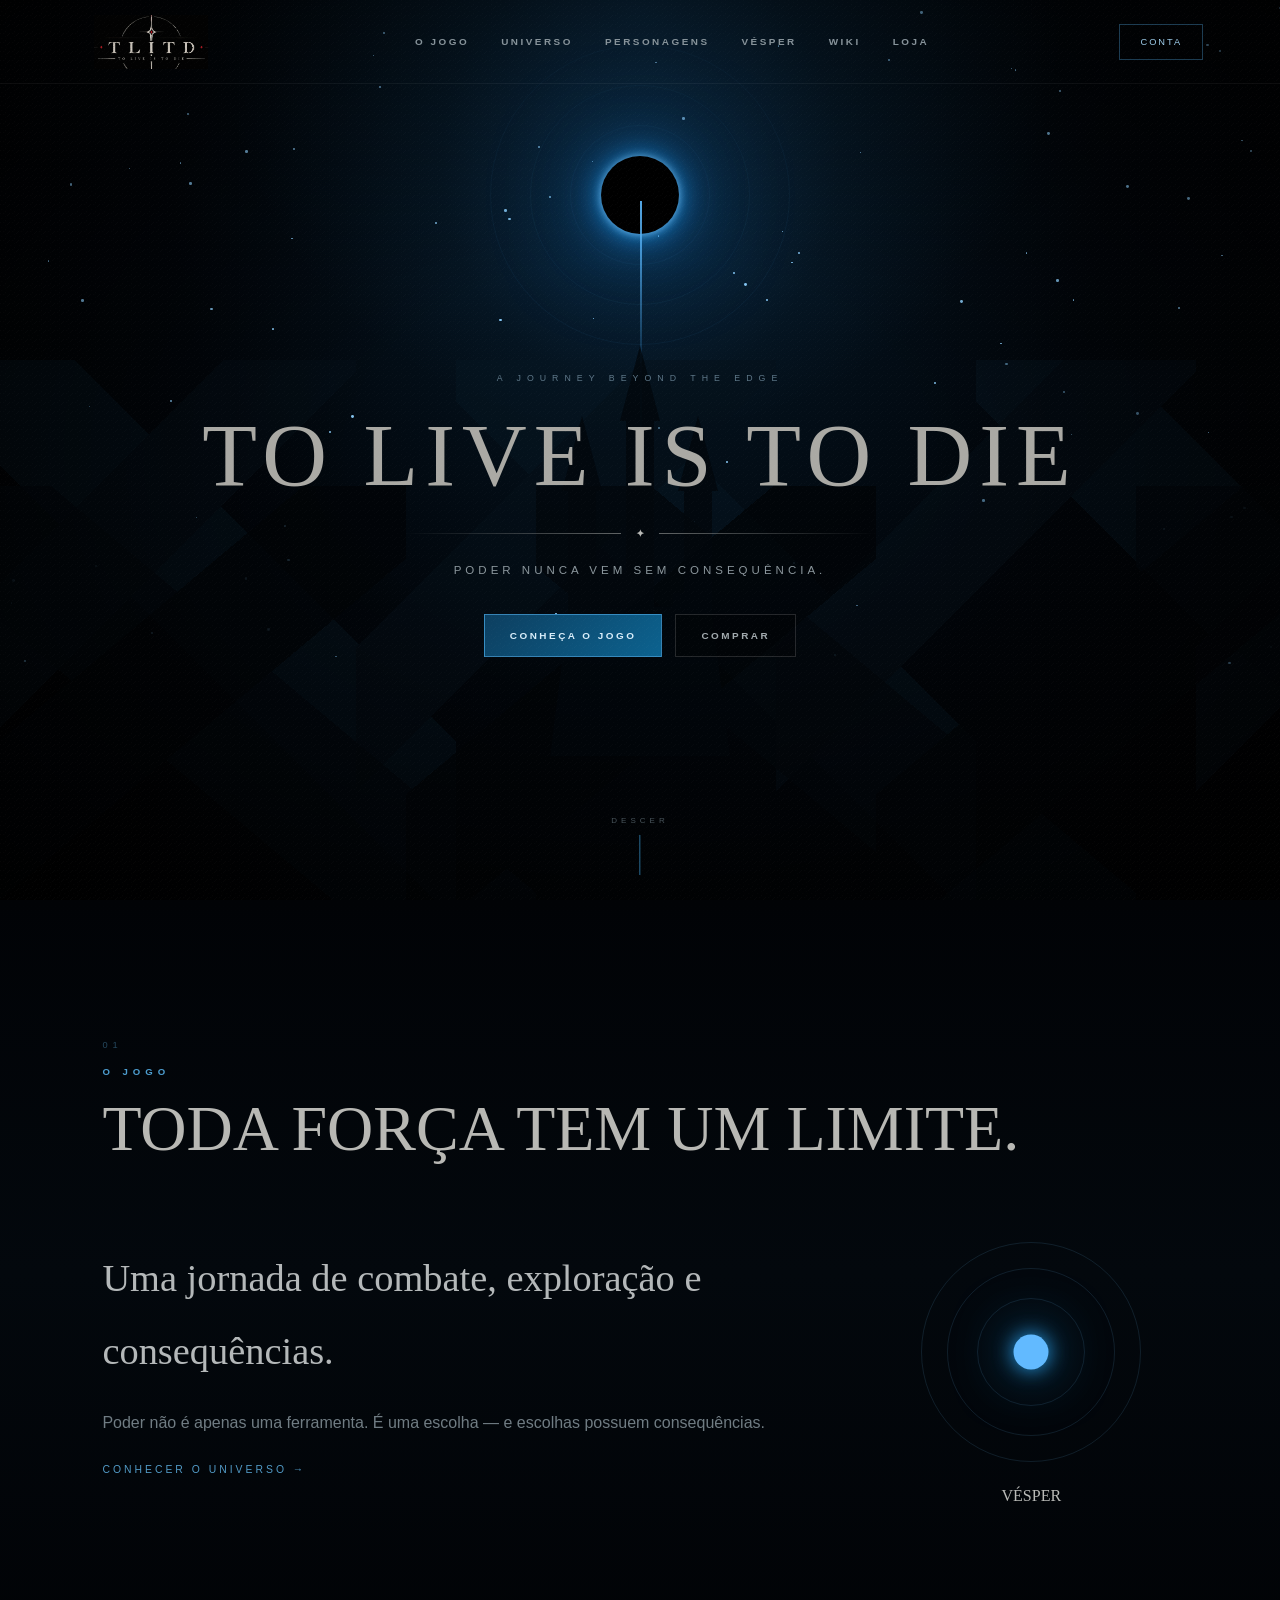
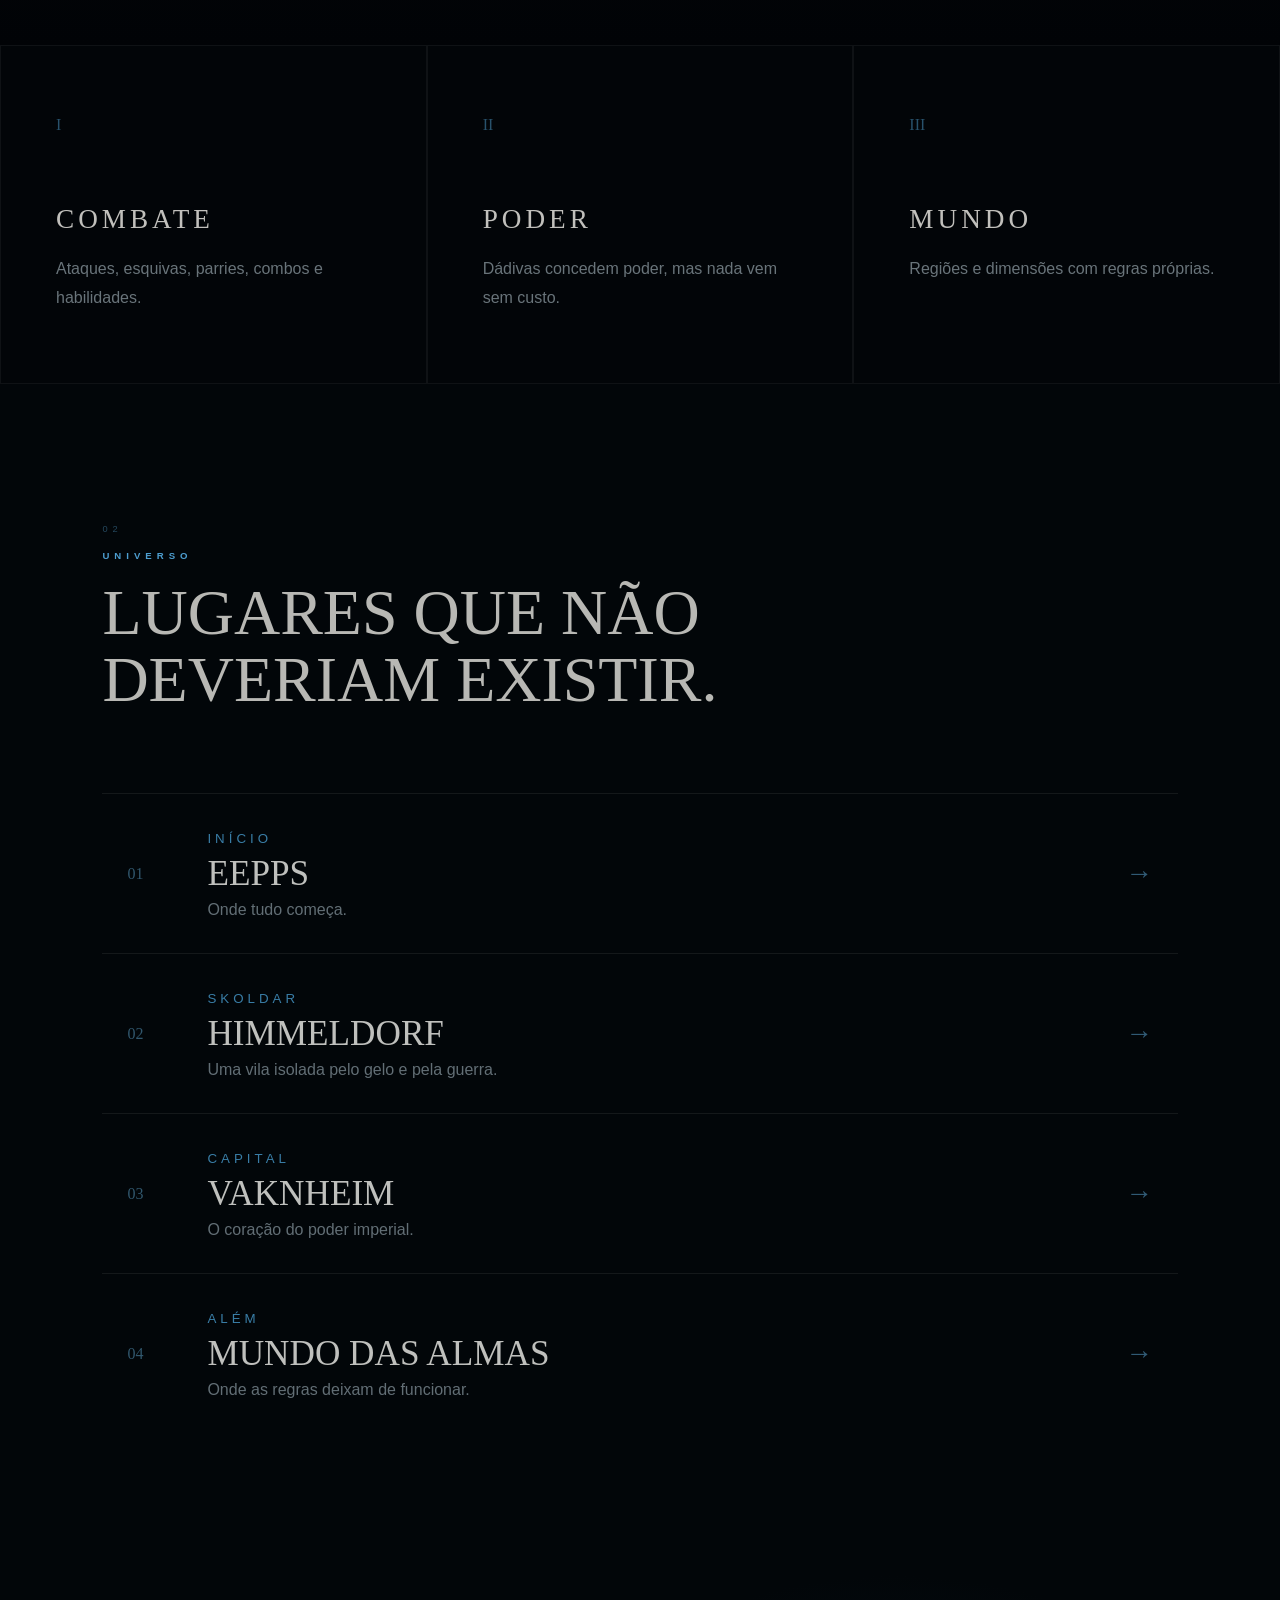
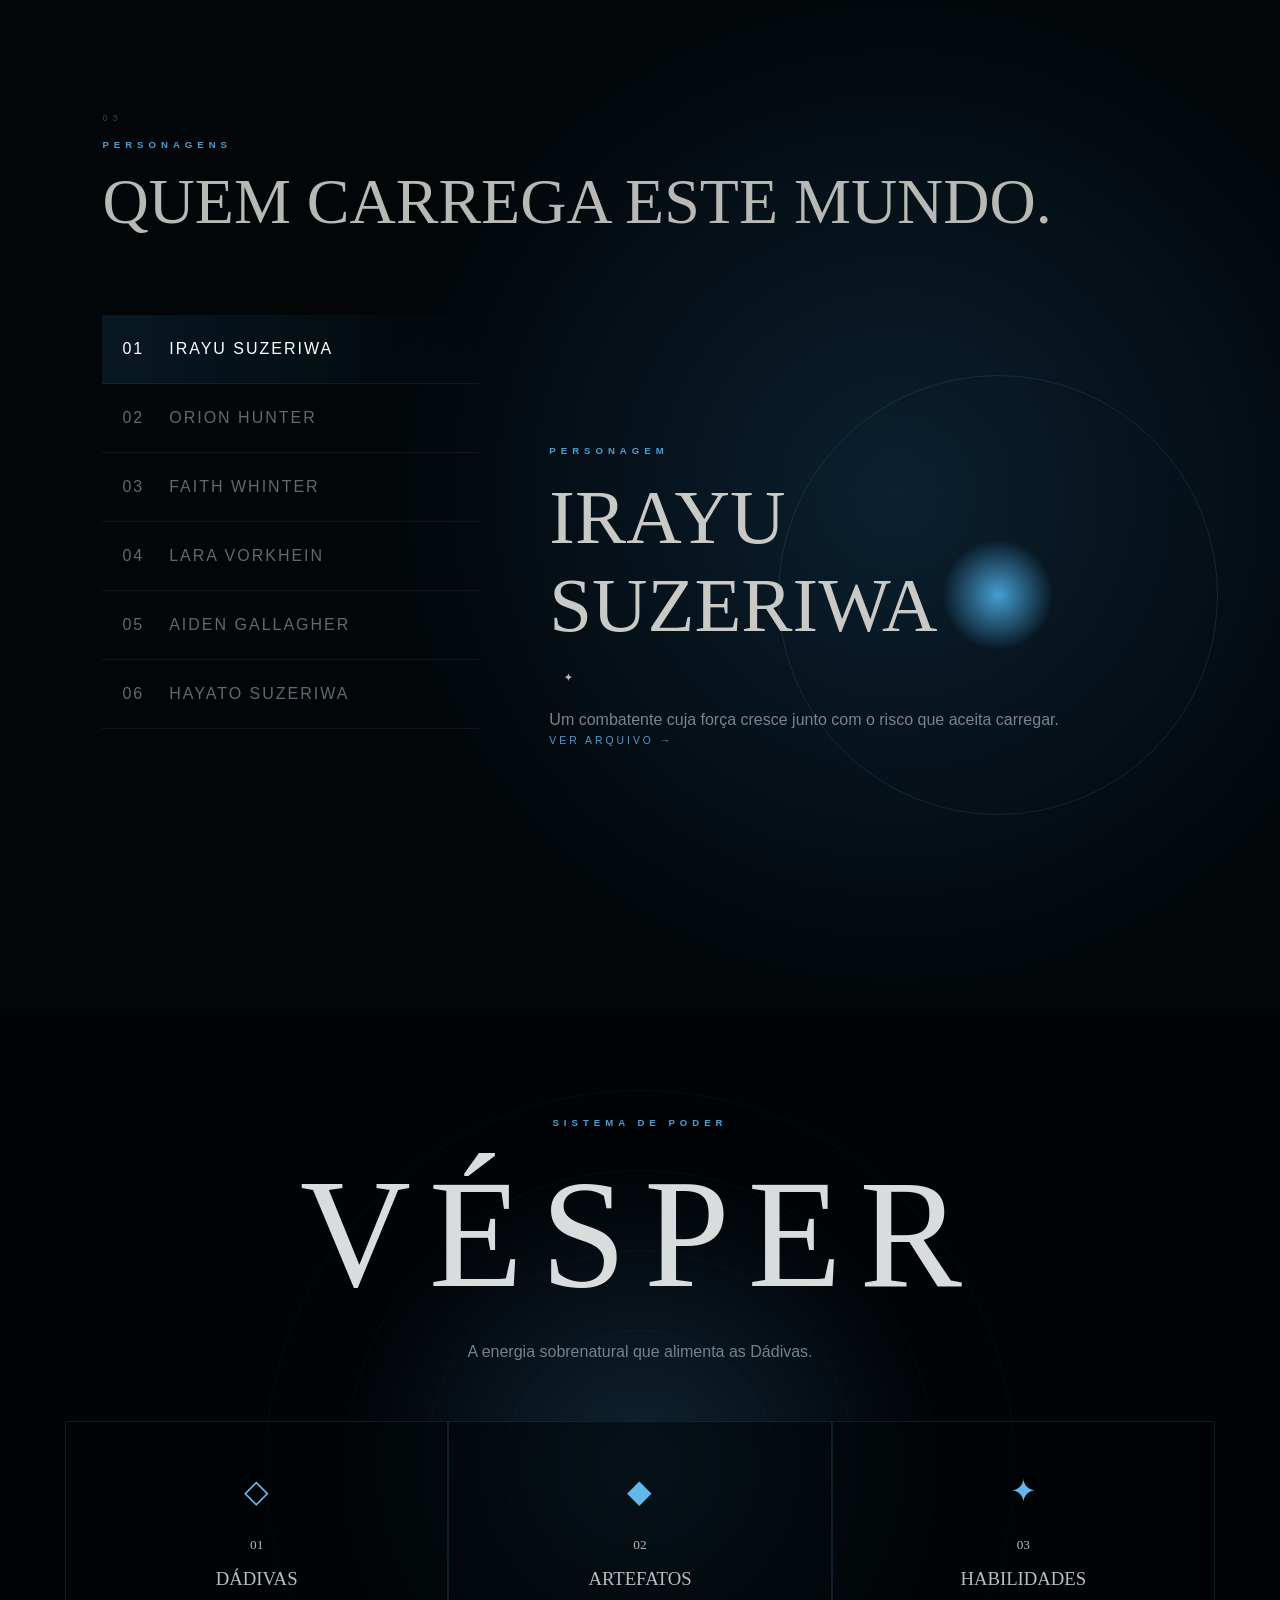
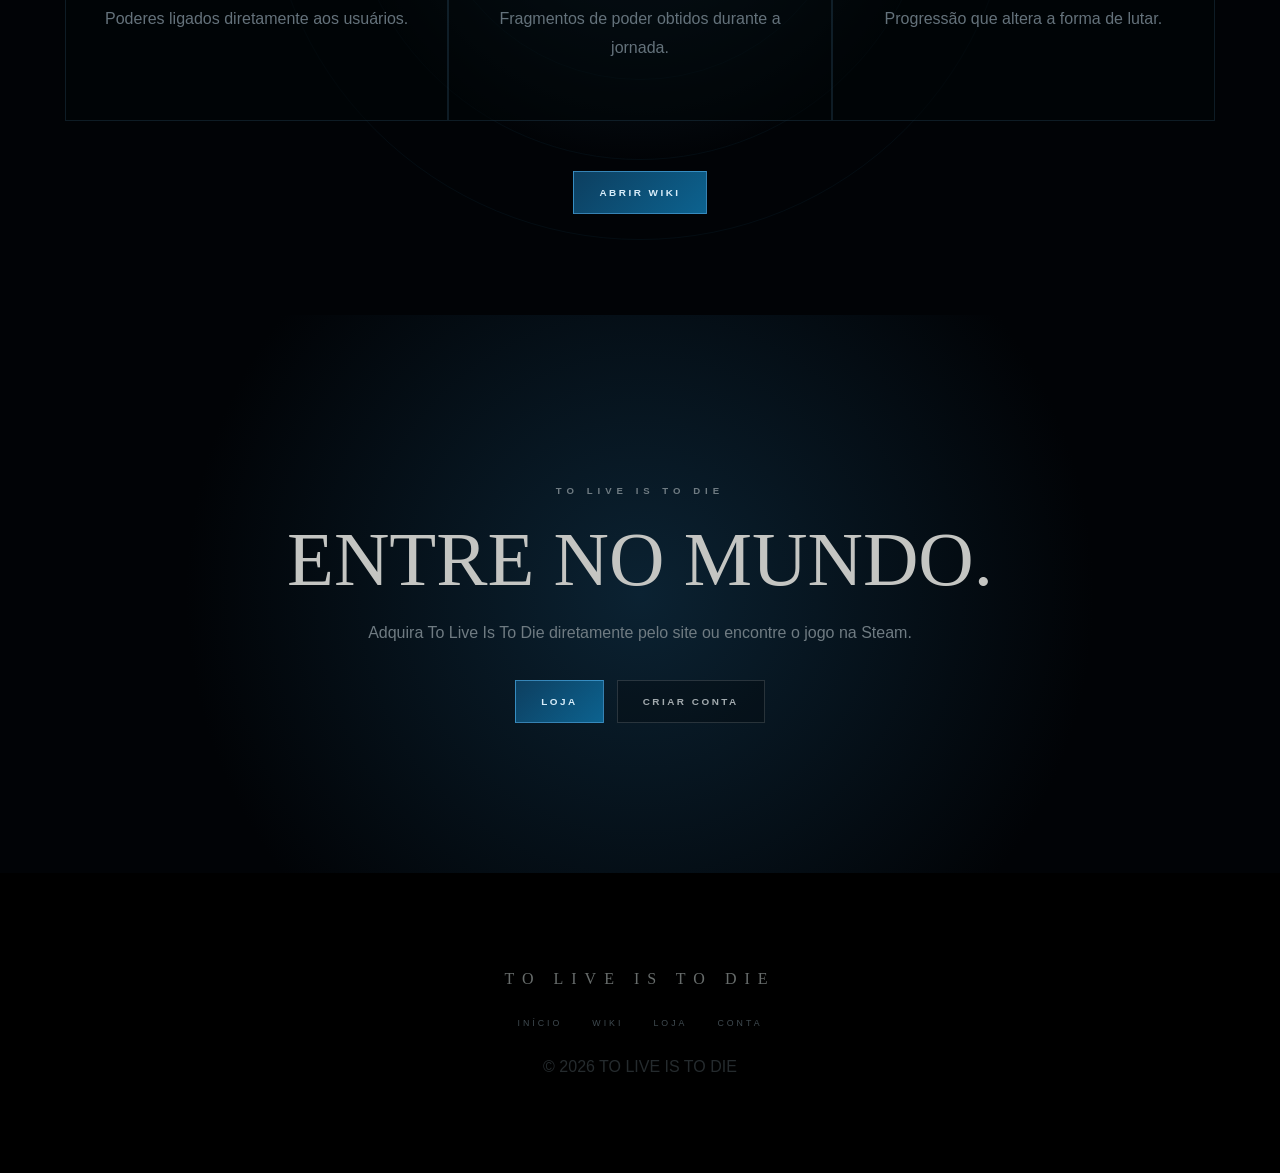
==== index.html @ bdbeb8d6 "Primeira versão do site TLITD" ====
<!DOCTYPE html>
<html lang="pt-BR">

<head>
    <meta charset="UTF-8">

    <meta
        name="viewport"
        content="width=device-width, initial-scale=1.0"
    >

    <meta
        name="description"
        content="Site oficial de To Live Is To Die."
    >

    <title>To Live Is To Die</title>

    <link rel="stylesheet" href="css/style.css">
</head>

<body>

<div class="noise"></div>


<header class="header" id="header">

    <a href="index.html" class="logo logo-image-link" aria-label="Voltar ao início">
        <img src="assets/images/tlitd-logo-header.webp" alt="To Live Is To Die">
    </a>

    <button
        class="mobile-menu-button"
        id="mobileMenuButton"
    >
        ☰
    </button>

    <nav
        class="navigation"
        id="navigation"
    >

        <a href="#game">O JOGO</a>

        <a href="#world">
            UNIVERSO
        </a>

        <a href="#characters">
            PERSONAGENS
        </a>

        <a href="#vesper">
            VÉSPER
        </a>

        <a href="wiki.html">
            WIKI
        </a>

        <a href="loja.html">
            LOJA
        </a>

    </nav>

    <a
        href="conta.html"
        class="header-button"
    >
        CONTA
    </a>

</header>


<main>

    <!-- HERO -->

    <section class="hero">

        <div
            class="stars"
            id="stars"
        ></div>

        <div class="hero-glow"></div>


        <div class="eclipse-wrapper">

            <div
                class="eclipse-ring ring-3"
            ></div>

            <div
                class="eclipse-ring ring-2"
            ></div>

            <div
                class="eclipse-ring ring-1"
            ></div>

            <div class="eclipse"></div>

            <div
                class="eclipse-beam"
            ></div>

        </div>


        <div
            class="mountains mountains-back"
        ></div>

        <div
            class="mountains mountains-front"
        ></div>


        <div class="castle">

            <div
                class="tower tower-left"
            ></div>

            <div
                class="tower tower-center"
            ></div>

            <div
                class="tower tower-right"
            ></div>

            <div
                class="castle-body"
            ></div>

        </div>


        <div class="hero-vignette"></div>


        <div class="hero-content">

            <p class="hero-small">
                A JOURNEY BEYOND THE EDGE
            </p>

            <h1>
                TO LIVE IS TO DIE
            </h1>

            <div class="ornament">

                <span></span>

                <b>✦</b>

                <span></span>

            </div>

            <p class="hero-description">
                Poder nunca vem sem consequência.
            </p>


            <div class="hero-buttons">

                <a
                    href="#game"
                    class="button primary"
                >
                    CONHEÇA O JOGO
                </a>

                <a
                    href="loja.html"
                    class="button secondary"
                >
                    COMPRAR
                </a>

            </div>

        </div>


        <a
            href="#game"
            class="scroll-indicator"
        >
            <span>DESCER</span>
            <i></i>
        </a>

    </section>


    <!-- GAME -->

    <section
        class="section intro-section"
        id="game"
    >

        <div class="section-title">

            <p class="section-index">
                01
            </p>

            <p class="eyebrow">
                O JOGO
            </p>

            <h2>
                TODA FORÇA TEM UM LIMITE.
            </h2>

        </div>


        <div class="intro-layout">

            <div class="intro-main">

                <p class="large-text">
                    Uma jornada de combate,
                    exploração e consequências.
                </p>

                <p>
                    Poder não é apenas uma ferramenta.
                    É uma escolha — e escolhas possuem
                    consequências.
                </p>

                <a
                    href="wiki.html"
                    class="text-link"
                >
                    CONHECER O UNIVERSO →
                </a>

            </div>


            <div class="intro-symbol">

                <div class="vesper-orb">

                    <div
                        class="orb-core"
                    ></div>

                </div>

                <span>
                    VÉSPER
                </span>

            </div>

        </div>

    </section>


    <!-- PILARES -->

    <section class="pillars">

        <article class="pillar">

            <span class="pillar-number">
                I
            </span>

            <h3>
                COMBATE
            </h3>

            <p>
                Ataques, esquivas,
                parries, combos e
                habilidades.
            </p>

        </article>


        <article class="pillar">

            <span class="pillar-number">
                II
            </span>

            <h3>
                PODER
            </h3>

            <p>
                Dádivas concedem poder,
                mas nada vem sem custo.
            </p>

        </article>


        <article class="pillar">

            <span class="pillar-number">
                III
            </span>

            <h3>
                MUNDO
            </h3>

            <p>
                Regiões e dimensões
                com regras próprias.
            </p>

        </article>

    </section>


    <!-- WORLD -->

    <section
        class="section world-section"
        id="world"
    >

        <div class="section-title">

            <p class="section-index">
                02
            </p>

            <p class="eyebrow">
                UNIVERSO
            </p>

            <h2>
                LUGARES QUE NÃO DEVERIAM EXISTIR.
            </h2>

        </div>


        <div class="world-list">

            <article class="world-item">

                <div class="world-number">
                    01
                </div>

                <div>

                    <small>
                        INÍCIO
                    </small>

                    <h3>
                        EEPPS
                    </h3>

                    <p>
                        Onde tudo começa.
                    </p>

                </div>

                <span class="world-arrow">
                    →
                </span>

            </article>


            <article class="world-item">

                <div class="world-number">
                    02
                </div>

                <div>

                    <small>
                        SKOLDAR
                    </small>

                    <h3>
                        HIMMELDORF
                    </h3>

                    <p>
                        Uma vila isolada
                        pelo gelo e pela guerra.
                    </p>

                </div>

                <span class="world-arrow">
                    →
                </span>

            </article>


            <article class="world-item">

                <div class="world-number">
                    03
                </div>

                <div>

                    <small>
                        CAPITAL
                    </small>

                    <h3>
                        VAKNHEIM
                    </h3>

                    <p>
                        O coração do
                        poder imperial.
                    </p>

                </div>

                <span class="world-arrow">
                    →
                </span>

            </article>


            <article class="world-item">

                <div class="world-number">
                    04
                </div>

                <div>

                    <small>
                        ALÉM
                    </small>

                    <h3>
                        MUNDO DAS ALMAS
                    </h3>

                    <p>
                        Onde as regras
                        deixam de funcionar.
                    </p>

                </div>

                <span class="world-arrow">
                    →
                </span>

            </article>

        </div>

    </section>


    <!-- CHARACTERS -->

    <section
        class="section character-section"
        id="characters"
    >

        <div class="section-title">

            <p class="section-index">
                03
            </p>

            <p class="eyebrow">
                PERSONAGENS
            </p>

            <h2>
                QUEM CARREGA ESTE MUNDO.
            </h2>

        </div>


        <div class="character-layout">

            <div class="character-list">

                <button
                    class="character-option active"
                    data-character="0"
                >
                    <span>01</span>
                    IRAYU SUZERIWA
                </button>

                <button
                    class="character-option"
                    data-character="1"
                >
                    <span>02</span>
                    ORION HUNTER
                </button>

                <button
                    class="character-option"
                    data-character="2"
                >
                    <span>03</span>
                    FAITH WHINTER
                </button>

                <button
                    class="character-option"
                    data-character="3"
                >
                    <span>04</span>
                    LARA VORKHEIN
                </button>

                <button
                    class="character-option"
                    data-character="4"
                >
                    <span>05</span>
                    AIDEN GALLAGHER
                </button>

                <button
                    class="character-option"
                    data-character="5"
                >
                    <span>06</span>
                    HAYATO SUZERIWA
                </button>

            </div>


            <div class="character-display">

                <div class="character-energy">

                    <div
                        class="energy-core"
                    ></div>

                </div>


                <p class="eyebrow">
                    PERSONAGEM
                </p>

                <h3 id="characterName">
                    IRAYU SUZERIWA
                </h3>

                <div class="ornament left">

                    <span></span>

                    <b>✦</b>

                    <span></span>

                </div>

                <p
                    class="character-description"
                    id="characterDescription"
                >
                    Um combatente cuja força
                    cresce junto com o risco
                    que aceita carregar.
                </p>

                <a
                    href="personagem.html?id=irayu"
                    class="text-link"
                    id="characterWikiLink"
                >
                    VER ARQUIVO →
                </a>

            </div>

        </div>

    </section>


    <!-- VESPER -->

    <section
        class="vesper-section"
        id="vesper"
    >

        <div
            class="vesper-radiance"
        ></div>


        <div class="vesper-lines">

            <span></span>
            <span></span>
            <span></span>
            <span></span>

        </div>


        <div class="vesper-content">

            <p class="eyebrow">
                SISTEMA DE PODER
            </p>

            <h2>
                VÉSPER
            </h2>

            <p class="vesper-description">
                A energia sobrenatural que
                alimenta as Dádivas.
            </p>


            <div class="system-grid">

                <article class="system-card">

                    <div class="system-symbol">
                        ◇
                    </div>

                    <small>
                        01
                    </small>

                    <h3>
                        DÁDIVAS
                    </h3>

                    <p>
                        Poderes ligados
                        diretamente aos usuários.
                    </p>

                </article>


                <article class="system-card">

                    <div class="system-symbol">
                        ◆
                    </div>

                    <small>
                        02
                    </small>

                    <h3>
                        ARTEFATOS
                    </h3>

                    <p>
                        Fragmentos de poder
                        obtidos durante a jornada.
                    </p>

                </article>


                <article class="system-card">

                    <div class="system-symbol">
                        ✦
                    </div>

                    <small>
                        03
                    </small>

                    <h3>
                        HABILIDADES
                    </h3>

                    <p>
                        Progressão que altera
                        a forma de lutar.
                    </p>

                </article>

            </div>


            <a
                href="wiki.html"
                class="button primary"
            >
                ABRIR WIKI
            </a>

        </div>

    </section>


    <!-- STORE PROMO -->

    <section class="store-promo">

        <p class="eyebrow">
            TO LIVE IS TO DIE
        </p>

        <h2>
            ENTRE NO MUNDO.
        </h2>

        <p>
            Adquira To Live Is To Die
            diretamente pelo site ou
            encontre o jogo na Steam.
        </p>

        <div class="hero-buttons">

            <a
                href="loja.html"
                class="button primary"
            >
                LOJA
            </a>

            <a
                href="conta.html"
                class="button secondary"
            >
                CRIAR CONTA
            </a>

        </div>

    </section>

</main>


<footer>

    <div class="footer-title">
        TO LIVE IS TO DIE
    </div>

    <nav>

        <a href="index.html">
            INÍCIO
        </a>

        <a href="wiki.html">
            WIKI
        </a>

        <a href="loja.html">
            LOJA
        </a>

        <a href="conta.html">
            CONTA
        </a>

    </nav>

    <p>
        © 2026 TO LIVE IS TO DIE
    </p>

</footer>


<script src="js/main.js"></script>

</body>
</html>
---- css/style.css ----
:root {

    --black: #010306;

    --black-soft:
        #03070b;

    --blue-dark:
        #061522;

    --blue:
        #123b5a;

    --blue-light:
        #3b9ee6;

    --text:
        #b9bab7;

    --text-bright:
        #e0e1de;

    --muted:
        #65727b;

    --border:
        rgba(
            103,
            174,
            223,
            0.14
        );

}


/* RESET */

* {

    margin: 0;

    padding: 0;

    box-sizing: border-box;

}


html {

    scroll-behavior: smooth;

}


body {

    background:
        var(--black);

    color:
        var(--text);

    font-family:
        Georgia,
        "Times New Roman",
        serif;

    overflow-x: hidden;

}


button,
input {

    font: inherit;

}


.hidden {

    display: none !important;

}


/* NOISE */

.noise {

    position: fixed;

    inset: 0;

    z-index: 9999;

    pointer-events: none;

    opacity: 0.025;

    background-image:

        repeating-radial-gradient(
            circle at 20% 30%,
            white 0,
            transparent 1px,
            transparent 4px
        );

    background-size:
        9px 9px;

}


/* SCROLL */

::-webkit-scrollbar {

    width: 7px;

}


::-webkit-scrollbar-track {

    background:
        #000;

}


::-webkit-scrollbar-thumb {

    background:
        #163b55;

}


/* HEADER */

.header {

    position: fixed;

    top: 0;

    left: 0;

    z-index: 1000;

    width: 100%;

    height: 84px;

    padding:
        0 6%;

    display: flex;

    justify-content:
        space-between;

    align-items:
        center;

    border-bottom:

        1px solid
        rgba(
            255,
            255,
            255,
            0.05
        );

    transition:
        0.4s;

}


.header.scrolled {

    height: 68px;

    background:
        rgba(
            1,
            4,
            7,
            0.94
        );

    backdrop-filter:
        blur(14px);

}


.logo {

    color:
        #c7c6c1;

    text-decoration:
        none;

    font-size:
        1rem;

    letter-spacing:
        8px;

}


.navigation {

    display: flex;

    align-items:
        center;

    gap: 32px;

}


.navigation a {

    color:
        #87939a;

    text-decoration:
        none;

    font-family:
        Arial,
        sans-serif;

    font-size:
        0.62rem;

    font-weight:
        600;

    letter-spacing:
        2.5px;

    transition:
        0.3s;

}


.navigation a:hover {

    color:
        white;

}


.header-button {

    padding:
        12px 20px;

    color:
        #9dcdeb;

    text-decoration:
        none;

    font-family:
        Arial,
        sans-serif;

    font-size:
        0.58rem;

    letter-spacing:
        2px;

    border:

        1px solid
        rgba(
            81,
            170,
            230,
            0.35
        );

}


.mobile-menu-button {

    display:
        none;

    color:
        white;

    background:
        transparent;

    border:
        none;

    font-size:
        1.5rem;

}


/* HERO */

.hero {

    position:
        relative;

    height:
        100vh;

    min-height:
        720px;

    display:
        flex;

    justify-content:
        center;

    align-items:
        center;

    overflow:
        hidden;

    background:

        radial-gradient(
            ellipse
            at center 18%,
            #0b2740 0%,
            #04111c 22%,
            #01050a 52%,
            #000 100%
        );

}


.hero-glow {

    position:
        absolute;

    width:
        900px;

    height:
        900px;

    top:
        -440px;

    left:
        50%;

    transform:
        translateX(-50%);

    border-radius:
        50%;

    background:

        radial-gradient(
            circle,
            rgba(
                41,
                153,
                235,
                0.13
            ),
            transparent 67%
        );

}


/* STARS */

.stars {

    position:
        absolute;

    inset:
        0;

}


.star {

    position:
        absolute;

    border-radius:
        50%;

    background:
        #87c7f3;

    animation:

        starPulse
        4s
        infinite
        ease-in-out;

}


@keyframes starPulse {

    0%,
    100% {

        opacity:
            0.12;

    }

    50% {

        opacity:
            0.7;

    }

}


/* ECLIPSE */

.eclipse-wrapper {

    position:
        absolute;

    top:
        5%;

    left:
        50%;

    width:
        300px;

    height:
        300px;

    transform:
        translateX(-50%);

}


.eclipse {

    position:
        absolute;

    width:
        78px;

    height:
        78px;

    left:
        50%;

    top:
        50%;

    transform:
        translate(
            -50%,
            -50%
        );

    border-radius:
        50%;

    background:
        #000;

    box-shadow:

        0 0 8px #77c7ff,

        0 0 25px #1b93e7,

        0 0 60px
        rgba(
            20,
            130,
            220,
            0.8
        ),

        0 0 120px
        rgba(
            20,
            130,
            220,
            0.45
        );

}


.eclipse-ring {

    position:
        absolute;

    left:
        50%;

    top:
        50%;

    transform:
        translate(
            -50%,
            -50%
        );

    border-radius:
        50%;

    border:

        1px solid
        rgba(
            77,
            166,
            229,
            0.06
        );

    animation:

        eclipsePulse
        8s
        infinite
        ease-in-out;

}


.ring-1 {

    width:
        140px;

    height:
        140px;

}


.ring-2 {

    width:
        220px;

    height:
        220px;

}


.ring-3 {

    width:
        300px;

    height:
        300px;

}


@keyframes eclipsePulse {

    0%,
    100% {

        opacity:
            0.3;

    }

    50% {

        opacity:
            1;

    }

}


.eclipse-beam {

    position:
        absolute;

    top:
        52%;

    left:
        50%;

    width:
        2px;

    height:
        320px;

    background:

        linear-gradient(
            #5dbaff,
            rgba(
                35,
                130,
                204,
                0.15
            ),
            transparent
        );

}


/* MOUNTAINS */

.mountains {

    position:
        absolute;

    left:
        -5%;

    bottom:
        0;

    width:
        110%;

    height:
        60%;

}


.mountains-back {

    opacity:
        0.45;

    background:

        linear-gradient(
            135deg,
            transparent 30%,
            #06111a 30%,
            #06111a 45%,
            transparent 45%
        ),

        linear-gradient(
            225deg,
            transparent 36%,
            #071723 36%,
            #071723 53%,
            transparent 53%
        );

    background-size:

        420px 100%,
        520px 100%;

}


.mountains-front {

    bottom:
        -14%;

    opacity:
        0.8;

    background:

        linear-gradient(
            140deg,
            transparent 33%,
            #010407 33%,
            #010407 50%,
            transparent 50%
        ),

        linear-gradient(
            220deg,
            transparent 39%,
            #02070c 39%,
            #02070c 56%,
            transparent 56%
        );

    background-size:

        470px 100%,
        600px 100%;

}


/* CASTLE */

.castle {

    position:
        absolute;

    left:
        50%;

    bottom:
        16%;

    width:
        250px;

    height:
        360px;

    transform:
        translateX(-50%);

    opacity:
        0.8;

}


.castle-body {

    position:
        absolute;

    bottom:
        0;

    left:
        50%;

    transform:
        translateX(-50%);

    width:
        180px;

    height:
        180px;

    background:
        #02070c;

    clip-path:

        polygon(
            10% 20%,
            23% 20%,
            23% 9%,
            32% 9%,
            32% 17%,
            43% 17%,
            50% 0,
            57% 17%,
            68% 17%,
            68% 9%,
            77% 9%,
            77% 20%,
            90% 20%,
            100% 100%,
            0 100%
        );

}


.tower {

    position:
        absolute;

    bottom:
        110px;

    width:
        28px;

    background:
        #02070c;

}


.tower::before {

    content:
        "";

    position:
        absolute;

    top:
        -70px;

    left:
        50%;

    transform:
        translateX(-50%);

    border-left:
        20px solid transparent;

    border-right:
        20px solid transparent;

    border-bottom:
        75px solid #02070c;

}


.tower-left {

    left:
        53px;

    height:
        160px;

}


.tower-center {

    left:
        111px;

    height:
        230px;

}


.tower-right {

    right:
        53px;

    height:
        160px;

}


.hero-vignette {

    position:
        absolute;

    inset:
        0;

    background:

        radial-gradient(
            ellipse at center,
            transparent 30%,
            rgba(
                0,
                0,
                0,
                0.78
            ) 100%
        );

}


/* HERO CONTENT */

.hero-content {

    position:
        relative;

    z-index:
        10;

    margin-top:
        130px;

    padding:
        30px;

    text-align:
        center;

}


.hero-small {

    margin-bottom:
        20px;

    color:
        #5e7788;

    font-family:
        Arial,
        sans-serif;

    font-size:
        0.55rem;

    letter-spacing:
        6px;

}


.hero h1 {

    color:
        #aaa9a4;

    font-size:
        clamp(
            3rem,
            7vw,
            7rem
        );

    font-weight:
        400;

    letter-spacing:
        7px;

}


.hero-description {

    margin-top:
        25px;

    color:
        #8b969c;

    font-family:
        Arial,
        sans-serif;

    font-size:
        0.72rem;

    letter-spacing:
        4px;

    text-transform:
        uppercase;

}


/* ORNAMENT */

.ornament {

    display:
        flex;

    justify-content:
        center;

    align-items:
        center;

    max-width:
        470px;

    margin:
        22px auto;

}


.ornament span {

    flex:
        1;

    height:
        1px;

    background:

        linear-gradient(
            to right,
            transparent,
            #5f6364
        );

}


.ornament span:last-child {

    background:

        linear-gradient(
            to left,
            transparent,
            #5f6364
        );

}


.ornament b {

    margin:
        0 15px;

    font-size:
        10px;

}


.ornament.left {

    margin-left:
        0;

    max-width:
        280px;

}


/* BUTTONS */

.hero-buttons {

    display:
        flex;

    justify-content:
        center;

    gap:
        13px;

    margin-top:
        38px;

}


.button {

    display:
        inline-block;

    padding:
        15px 25px;

    text-decoration:
        none;

    font-family:
        Arial,
        sans-serif;

    font-size:
        0.62rem;

    font-weight:
        600;

    letter-spacing:
        2.5px;

    cursor:
        pointer;

    transition:
        0.3s;

}


.button.primary {

    color:
        #d8edfa;

    border:

        1px solid
        rgba(
            89,
            181,
            240,
            0.55
        );

    background:

        linear-gradient(
            135deg,
            #0d3f60,
            #0c628f
        );

}


.button.secondary {

    color:
        #a2aaae;

    border:

        1px solid
        rgba(
            255,
            255,
            255,
            0.14
        );

    background:
        rgba(
            0,
            0,
            0,
            0.25
        );

}


.button:hover {

    transform:
        translateY(-3px);

}


/* SCROLL */

.scroll-indicator {

    position:
        absolute;

    z-index:
        10;

    left:
        50%;

    bottom:
        25px;

    transform:
        translateX(-50%);

    display:
        flex;

    flex-direction:
        column;

    align-items:
        center;

    gap:
        10px;

    color:
        #48545b;

    text-decoration:
        none;

    font-family:
        Arial,
        sans-serif;

    font-size:
        0.5rem;

    letter-spacing:
        4px;

}


.scroll-indicator i {

    display:
        block;

    width:
        1px;

    height:
        40px;

    background:
        #286b93;

}


/* GENERAL */

.section {

    padding:
        140px 8%;

}


.section-title {

    max-width:
        950px;

    margin-bottom:
        80px;

}


.section-index {

    margin-bottom:
        16px;

    color:
        #25485e;

    font-family:
        Arial,
        sans-serif;

    font-size:
        0.58rem;

    letter-spacing:
        5px;

}


.eyebrow {

    margin-bottom:
        18px;

    color:
        #4d9ed0;

    font-family:
        Arial,
        sans-serif;

    font-size:
        0.6rem;

    font-weight:
        600;

    letter-spacing:
        5px;

}


.section-title h2 {

    color:
        #b8b8b4;

    font-size:
        clamp(
            2.5rem,
            5vw,
            5.2rem
        );

    font-weight:
        400;

    line-height:
        1.05;

}


/* INTRO */

.intro-section {

    background:

        linear-gradient(
            #010306,
            #03080d,
            #010306
        );

}


.intro-layout {

    display:
        grid;

    grid-template-columns:
        1.4fr 0.6fr;

    gap:
        100px;

    max-width:
        1300px;

}


.intro-main p {

    margin-bottom:
        20px;

    color:
        #707c83;

    font-family:
        Arial,
        sans-serif;

    line-height:
        1.9;

}


.intro-main .large-text {

    color:
        #b4b8b9;

    font-family:
        Georgia,
        serif;

    font-size:
        clamp(
            1.8rem,
            3vw,
            3.4rem
        );

}


.text-link {

    color:
        #529bc7;

    font-family:
        Arial,
        sans-serif;

    font-size:
        0.65rem;

    letter-spacing:
        3px;

    text-decoration:
        none;

}


/* ORB */

.intro-symbol {

    display:
        flex;

    flex-direction:
        column;

    align-items:
        center;

    justify-content:
        center;

    gap:
        25px;

}


.vesper-orb {

    position:
        relative;

    width:
        220px;

    height:
        220px;

    border-radius:
        50%;

    border:
        1px solid var(--border);

}


.vesper-orb::before,
.vesper-orb::after {

    content:
        "";

    position:
        absolute;

    border-radius:
        50%;

    border:
        1px solid var(--border);

}


.vesper-orb::before {

    inset:
        25px;

}


.vesper-orb::after {

    inset:
        55px;

}


.orb-core {

    position:
        absolute;

    left:
        50%;

    top:
        50%;

    width:
        35px;

    height:
        35px;

    transform:
        translate(
            -50%,
            -50%
        );

    border-radius:
        50%;

    background:
        #62baff;

    box-shadow:

        0 0 20px
        #289ee9,

        0 0 60px
        #197abb;

}


/* PILLARS */

.pillars {

    display:
        grid;

    grid-template-columns:
        repeat(
            3,
            1fr
        );

}


.pillar {

    min-height:
        330px;

    padding:
        70px 55px;

    background:
        #020508;

    border:

        1px solid
        rgba(
            255,
            255,
            255,
            0.05
        );

}


.pillar-number {

    display:
        block;

    margin-bottom:
        70px;

    color:
        #28526c;

}


.pillar h3 {

    margin-bottom:
        20px;

    color:
        #c1c0bc;

    font-size:
        1.7rem;

    font-weight:
        400;

    letter-spacing:
        4px;

}


.pillar p {

    color:
        #69747a;

    font-family:
        Arial,
        sans-serif;

    line-height:
        1.8;

}


/* WORLD */

.world-section {

    background:
        #020609;

}


.world-list {

    max-width:
        1200px;

}


.world-item {

    display:
        grid;

    grid-template-columns:
        80px 1fr 80px;

    align-items:
        center;

    min-height:
        160px;

    padding:
        25px;

    border-top:

        1px solid
        rgba(
            255,
            255,
            255,
            0.07
        );

}


.world-number {

    color:
        #31576d;

}


.world-item small {

    color:
        #397da6;

    font-family:
        Arial,
        sans-serif;

    letter-spacing:
        4px;

}


.world-item h3 {

    margin:
        7px 0;

    color:
        #bfc0bd;

    font-size:
        2.2rem;

    font-weight:
        400;

}


.world-item p {

    color:
        #626e75;

    font-family:
        Arial,
        sans-serif;

}


.world-arrow {

    justify-self:
        end;

    color:
        #315b76;

    font-size:
        1.7rem;

}


/* CHARACTERS */

.character-section {

    background:

        radial-gradient(
            circle at 70% 50%,
            #0b2030,
            #020609 50%
        );

}


.character-layout {

    display:
        grid;

    grid-template-columns:
        0.75fr 1.25fr;

    gap:
        70px;

}


.character-option {

    width:
        100%;

    display:
        flex;

    gap:
        25px;

    padding:
        25px 20px;

    color:
        #5f696f;

    background:
        transparent;

    border:
        none;

    border-bottom:

        1px solid
        rgba(
            255,
            255,
            255,
            0.06
        );

    text-align:
        left;

    font-family:
        Arial,
        sans-serif;

    letter-spacing:
        2px;

    cursor:
        pointer;

}


.character-option.active,
.character-option:hover {

    color:
        white;

    background:

        linear-gradient(
            90deg,
            rgba(
                39,
                129,
                184,
                0.15
            ),
            transparent
        );

}


.character-display {

    position:
        relative;

    min-height:
        560px;

    display:
        flex;

    flex-direction:
        column;

    justify-content:
        center;

}


.character-display h3 {

    color:
        #c9c9c5;

    font-size:
        clamp(
            3rem,
            6vw,
            6rem
        );

    font-weight:
        400;

}


.character-description {

    max-width:
        520px;

    color:
        #78858c;

    font-family:
        Arial,
        sans-serif;

    line-height:
        1.9;

}


.character-energy {

    position:
        absolute;

    width:
        440px;

    height:
        440px;

    right:
        -40px;

    border-radius:
        50%;

    border:
        1px solid var(--border);

}


.energy-core {

    position:
        absolute;

    left:
        50%;

    top:
        50%;

    width:
        120px;

    height:
        120px;

    transform:
        translate(
            -50%,
            -50%
        );

    border-radius:
        50%;

    background:

        radial-gradient(
            circle,
            #469ed3,
            transparent 65%
        );

}


/* VESPER */

.vesper-section {

    position:
        relative;

    min-height:
        900px;

    display:
        flex;

    justify-content:
        center;

    align-items:
        center;

    text-align:
        center;

    overflow:
        hidden;

}


.vesper-radiance {

    position:
        absolute;

    width:
        600px;

    height:
        600px;

    border-radius:
        50%;

    background:

        radial-gradient(
            circle,
            rgba(
                74,
                168,
                229,
                0.2
            ),
            transparent 70%
        );

}


.vesper-lines {

    position:
        absolute;

    width:
        750px;

    height:
        750px;

}


.vesper-lines span {

    position:
        absolute;

    inset:
        0;

    border:

        1px solid
        rgba(
            59,
            161,
            223,
            0.06
        );

    border-radius:
        50%;

}


.vesper-lines span:nth-child(2) {

    inset:
        80px;

}


.vesper-lines span:nth-child(3) {

    inset:
        160px;

}


.vesper-lines span:nth-child(4) {

    inset:
        240px;

}


.vesper-content {

    position:
        relative;

    z-index:
        2;

    width:
        min(
            1150px,
            90%
        );

}


.vesper-content h2 {

    color:
        #d8dcdd;

    font-size:
        clamp(
            5rem,
            12vw,
            11rem
        );

    font-weight:
        400;

    letter-spacing:
        18px;

}


.vesper-description {

    margin:
        20px auto 60px;

    color:
        #74828a;

    font-family:
        Arial,
        sans-serif;

}


.system-grid {

    display:
        grid;

    grid-template-columns:
        repeat(
            3,
            1fr
        );

    margin-bottom:
        50px;

}


.system-card {

    min-height:
        300px;

    padding:
        50px 30px;

    border:
        1px solid var(--border);

    background:
        rgba(
            1,
            5,
            8,
            0.6
        );

}


.system-symbol {

    margin-bottom:
        25px;

    color:
        #64b7ea;

    font-size:
        2rem;

}


.system-card h3 {

    margin:
        15px;

    color:
        #babdba;

    font-weight:
        400;

}


.system-card p {

    color:
        #64727b;

    font-family:
        Arial,
        sans-serif;

    line-height:
        1.8;

}


/* STORE PROMO */

.store-promo {

    padding:
        150px 20px;

    text-align:
        center;

    background:

        radial-gradient(
            circle,
            #0b2232,
            #010306 65%
        );

}


.store-promo h2 {

    color:
        #c4c5c2;

    font-size:
        clamp(
            3rem,
            6vw,
            6rem
        );

    font-weight:
        400;

}


.store-promo > p {

    max-width:
        600px;

    margin:
        20px auto;

    color:
        #6f7b82;

    font-family:
        Arial,
        sans-serif;

}


/* WIKI PAGE */

.wiki-page {

    min-height:
        100vh;

    padding-top:
        80px;

}


.wiki-hero {

    min-height:
        520px;

    display:
        flex;

    flex-direction:
        column;

    justify-content:
        center;

    align-items:
        center;

    text-align:
        center;

}


.wiki-hero h1 {

    color:
        #c7c7c3;

    font-size:
        clamp(
            4rem,
            9vw,
            8rem
        );

    font-weight:
        400;

    letter-spacing:
        12px;

}


.wiki-search {

    width:
        min(
            650px,
            90%
        );

    margin-top:
        40px;

    padding:
        17px;

    color:
        white;

    background:
        #02080c;

    border:
        1px solid var(--border);

    outline:
        none;

}


.wiki-category-grid {

    display:
        grid;

    grid-template-columns:
        repeat(
            3,
            1fr
        );

    max-width:
        1300px;

    margin:
        auto;

    padding:
        0 8% 120px;

    gap:
        15px;

}


.wiki-category {

    min-height:
        250px;

    padding:
        35px;

    color:
        inherit;

    text-decoration:
        none;

    background:
        #05101a;

    border:
        1px solid var(--border);

}


.wiki-category h2 {

    margin:
        60px 0 15px;

    color:
        #b8bab8;

    font-weight:
        400;

}


.wiki-category p {

    color:
        #637078;

    font-family:
        Arial,
        sans-serif;

}


.wiki-character-section {

    max-width:
        1200px;

    margin:
        auto;

    padding:
        100px 8%;

}


.wiki-character-section h2 {

    margin-bottom:
        50px;

    color:
        #babdbb;

    font-size:
        3rem;

    font-weight:
        400;

}


.wiki-character-list a {

    display:
        grid;

    grid-template-columns:
        70px 1fr 50px;

    align-items:
        center;

    min-height:
        90px;

    color:
        #727e84;

    text-decoration:
        none;

    border-top:
        1px solid
        rgba(
            255,
            255,
            255,
            0.07
        );

}


.wiki-character-list a:hover {

    color:
        #9bd7fa;

}


/* CHARACTER WIKI */

.character-wiki-page {

    display:
        grid;

    grid-template-columns:
        260px 1fr;

    min-height:
        100vh;

    padding-top:
        68px;

}


.wiki-sidebar {

    position:
        sticky;

    top:
        68px;

    height:
        calc(
            100vh - 68px
        );

    padding:
        50px 35px;

    background:
        #020507;

    border-right:
        1px solid var(--border);

}


.wiki-sidebar a {

    display:
        block;

    margin-bottom:
        17px;

    color:
        #66747c;

    text-decoration:
        none;

    font-family:
        Arial,
        sans-serif;

}


.wiki-sidebar-divider {

    height:
        1px;

    margin:
        30px 0;

    background:
        rgba(
            255,
            255,
            255,
            0.07
        );

}


.character-wiki-content {

    padding:
        90px 7% 150px;

}


.character-wiki-header h1 {

    color:
        #c5c6c2;

    font-size:
        clamp(
            3rem,
            7vw,
            7rem
        );

    font-weight:
        400;

}


.character-wiki-layout {

    display:
        grid;

    grid-template-columns:
        1fr 340px;

    gap:
        80px;

}


.wiki-section-block {

    max-width:
        800px;

    padding:
        45px 0;

    border-top:
        1px solid
        rgba(
            255,
            255,
            255,
            0.07
        );

}


.wiki-section-block h2 {

    margin-bottom:
        25px;

    color:
        #9fa6a7;

    font-size:
        1rem;

    letter-spacing:
        5px;

}


.wiki-section-block p {

    white-space:
        pre-line;

    color:
        #758087;

    font-family:
        Arial,
        sans-serif;

    line-height:
        1.95;

}


.character-infobox {

    position:
        sticky;

    top:
        110px;

    padding:
        35px;

    border:
        1px solid var(--border);

    background:
        #05101a;

}


.infobox-symbol {

    height:
        140px;

    display:
        flex;

    align-items:
        center;

    justify-content:
        center;

    color:
        #4a9bc9;

    font-size:
        3rem;

}


.character-infobox h3 {

    margin-bottom:
        30px;

    color:
        #b9bcba;

    font-weight:
        400;

}


.info-row {

    padding:
        18px 0;

    border-top:
        1px solid
        rgba(
            255,
            255,
            255,
            0.05
        );

}


.info-row span {

    display:
        block;

    margin-bottom:
        7px;

    color:
        #375e74;

    font-family:
        Arial,
        sans-serif;

    font-size:
        0.5rem;

    letter-spacing:
        3px;

}


.info-row strong {

    color:
        #899499;

    font-family:
        Arial,
        sans-serif;

    font-weight:
        400;

}


/* ACCOUNT */

.account-page {

    min-height:
        100vh;

    display:
        flex;

    align-items:
        center;

    justify-content:
        center;

    padding:
        130px 20px;

    background:

        radial-gradient(
            circle,
            #092031,
            #020609 48%,
            #010203
        );

}


.account-panel,
.profile-panel {

    width:
        min(
            500px,
            100%
        );

    padding:
        50px;

    border:
        1px solid var(--border);

    background:
        rgba(
            2,
            8,
            12,
            0.85
        );

}


.account-header {

    text-align:
        center;

    margin-bottom:
        40px;

}


.account-header h1,
.profile-panel h1 {

    color:
        #c7c7c3;

    font-size:
        3rem;

    font-weight:
        400;

    letter-spacing:
        7px;

}


.account-tabs {

    display:
        grid;

    grid-template-columns:
        1fr 1fr;

    margin-bottom:
        30px;

}


.account-tab {

    padding:
        15px;

    color:
        #52636d;

    background:
        none;

    border:
        none;

    border-bottom:
        1px solid var(--border);

    cursor:
        pointer;

}


.account-tab.active {

    color:
        #80c7ef;

    border-bottom:
        1px solid #409cd3;

}


.account-form {

    display:
        flex;

    flex-direction:
        column;

    gap:
        10px;

}


.account-form label {

    margin-top:
        12px;

    color:
        #48677a;

    font-family:
        Arial,
        sans-serif;

    font-size:
        0.55rem;

    letter-spacing:
        3px;

}


.account-form input {

    padding:
        15px;

    color:
        white;

    background:
        #02070b;

    border:
        1px solid var(--border);

    outline:
        none;

}


.account-submit {

    margin-top:
        25px;

}


.auth-message {

    margin-top:
        25px;

    color:
        #7597ab;

    text-align:
        center;

    font-family:
        Arial,
        sans-serif;

}


.profile-email {

    margin:
        20px 0 40px;

    color:
        #71828b;

    font-family:
        Arial,
        sans-serif;

}


.profile-option {

    display:
        grid;

    grid-template-columns:
        1fr auto;

    margin-bottom:
        15px;

    padding:
        25px;

    color:
        #87949b;

    text-decoration:
        none;

    background:
        #05101a;

    border:
        1px solid var(--border);

}


.profile-option small {

    grid-column:
        1;

}


.profile-option strong {

    grid-column:
        1;

    margin-top:
        5px;

}


.profile-option span {

    grid-column:
        2;

    grid-row:
        1 / 3;

    align-self:
        center;

}


/* STORE */

.store-page {

    min-height:
        100vh;

    padding-top:
        80px;

}


.store-hero {

    min-height:
        500px;

    display:
        flex;

    flex-direction:
        column;

    justify-content:
        center;

    align-items:
        center;

    text-align:
        center;

    background:

        radial-gradient(
            circle,
            #0c2536,
            #010306 65%
        );

}


.store-hero h1 {

    color:
        #c4c5c2;

    font-size:
        clamp(
            3rem,
            7vw,
            7rem
        );

    font-weight:
        400;

}


.store-hero p {

    max-width:
        600px;

    margin-top:
        20px;

    color:
        #718087;

    font-family:
        Arial,
        sans-serif;

}


.product-area {

    max-width:
        1200px;

    margin:
        auto;

    padding:
        100px 7%;

}


.product-card {

    display:
        grid;

    grid-template-columns:
        180px 1fr 280px;

    gap:
        50px;

    align-items:
        center;

    padding:
        50px;

    border:
        1px solid var(--border);

    background:
        #04101a;

}


.product-symbol {

    display:
        flex;

    align-items:
        center;

    justify-content:
        center;

    height:
        180px;

    color:
        #4da7dc;

    font-size:
        4rem;

    border:
        1px solid var(--border);

}


.product-info h2 {

    margin-bottom:
        15px;

    color:
        #c0c2bf;

    font-size:
        2.4rem;

    font-weight:
        400;

}


.product-info > p {

    color:
        #78848a;

    font-family:
        Arial,
        sans-serif;

}


.product-features {

    display:
        flex;

    flex-direction:
        column;

    gap:
        10px;

    margin-top:
        30px;

    color:
        #667780;

    font-family:
        Arial,
        sans-serif;

}


.product-buy {

    display:
        flex;

    flex-direction:
        column;

    gap:
        20px;

}


.product-buy strong {

    color:
        #d0d3d0;

    font-size:
        2rem;

    font-weight:
        400;

}


.store-message {

    color:
        #7195aa;

    font-family:
        Arial,
        sans-serif;

    font-size:
        0.8rem;

}


.store-divider {

    display:
        flex;

    align-items:
        center;

    gap:
        20px;

    margin:
        70px 0;

    color:
        #41515a;

}


.store-divider span {

    flex:
        1;

    height:
        1px;

    background:
        var(--border);

}


.steam-card {

    padding:
        60px;

    text-align:
        center;

    border:
        1px solid var(--border);

}


.steam-card h2 {

    color:
        #b5b8b6;

    font-size:
        2.5rem;

    font-weight:
        400;

}


.steam-card p {

    max-width:
        550px;

    margin:
        20px auto 30px;

    color:
        #65747c;

    font-family:
        Arial,
        sans-serif;

}


.library-preview {

    padding:
        120px 8%;

    background:
        #020507;

}


.library-preview h2 {

    color:
        #bec0bd;

    font-size:
        3rem;

    font-weight:
        400;

}


.library-preview > p {

    margin:
        15px 0 40px;

    color:
        #68767e;

    font-family:
        Arial,
        sans-serif;

}


.library-empty {

    min-height:
        240px;

    display:
        flex;

    flex-direction:
        column;

    align-items:
        center;

    justify-content:
        center;

    gap:
        20px;

    border:
        1px solid var(--border);

    color:
        #58788a;

}


/* FOOTER */

footer {

    min-height:
        300px;

    display:
        flex;

    flex-direction:
        column;

    justify-content:
        center;

    align-items:
        center;

    gap:
        30px;

    padding:
        60px;

    background:
        #000;

}


.footer-title {

    color:
        #676c6b;

    letter-spacing:
        8px;

}


footer nav {

    display:
        flex;

    gap:
        30px;

}


footer nav a {

    color:
        #3f4a50;

    text-decoration:
        none;

    font-family:
        Arial,
        sans-serif;

    font-size:
        0.55rem;

    letter-spacing:
        3px;

}


footer p {

    color:
        #252b2e;

    font-family:
        Arial,
        sans-serif;

}


/* REVEAL */

.reveal {

    opacity:
        0;

    transform:
        translateY(35px);

    transition:
        0.8s;

}


.reveal.visible {

    opacity:
        1;

    transform:
        translateY(0);

}


/* RESPONSIVE */

@media (
    max-width: 950px
) {

    .navigation {

        position:
            fixed;

        top:
            68px;

        left:
            0;

        width:
            100%;

        display:
            none;

        flex-direction:
            column;

        padding:
            40px;

        background:
            #010508;

    }


    .navigation.active {

        display:
            flex;

    }


    .mobile-menu-button {

        display:
            block;

    }


    .header-button {

        display:
            none;

    }


    .intro-layout,
    .character-layout,
    .character-wiki-layout {

        grid-template-columns:
            1fr;

    }


    .pillars,
    .system-grid,
    .wiki-category-grid {

        grid-template-columns:
            1fr;

    }


    .character-wiki-page {

        grid-template-columns:
            1fr;

    }


    .wiki-sidebar {

        display:
            none;

    }


    .product-card {

        grid-template-columns:
            1fr;

    }

}


@media (
    max-width: 600px
) {

    .section {

        padding:
            100px 22px;

    }


    .hero h1 {

        letter-spacing:
            3px;

    }


    .hero-buttons {

        flex-direction:
            column;

    }


    .world-item {

        grid-template-columns:
            45px 1fr;

    }


    .world-arrow {

        display:
            none;

    }


    .vesper-content h2 {

        font-size:
            4rem;

        letter-spacing:
            7px;

    }


    .account-panel,
    .profile-panel {

        padding:
            30px;

    }


    .product-area {

        padding:
            60px 20px;

    }


    .product-card {

        padding:
            30px;

    }


    footer nav {

        flex-direction:
            column;

        text-align:
            center;

    }

}

/* FIXES — dynamic wiki/auth */
.wiki-sidebar { max-height: calc(100vh - 68px); overflow-y: auto; }
.wiki-sidebar a.active { color: #80c7ef; }
.auth-message[data-type="error"] { color: #d77a7a; }
.auth-message[data-type="success"] { color: #78b995; }

/* ==========================================================
   LOGO OFICIAL NO CABEÇALHO
   ========================================================== */
.logo-image-link {
    display: inline-flex;
    align-items: center;
    width: 148px;
    height: 54px;
    overflow: hidden;
    flex: 0 0 auto;
    letter-spacing: 0;
}

.logo-image-link img {
    display: block;
    width: 100%;
    height: 100%;
    object-fit: contain;
    object-position: center;
    mix-blend-mode: screen;
    opacity: 0.96;
    transition: transform 180ms ease, opacity 180ms ease, filter 180ms ease;
}

.logo-image-link:hover img {
    transform: scale(1.035);
    opacity: 1;
    filter: brightness(1.08);
}

.header.scrolled .logo-image-link {
    height: 48px;
    width: 132px;
}

/* ==========================================================
   CALLBACK DA CONFIRMAÇÃO DE EMAIL
   ========================================================== */
.auth-callback-page {
    min-height: 100vh;
    display: grid;
    place-items: center;
    padding: 110px 24px 48px;
}

.auth-callback-card {
    width: min(520px, 100%);
    padding: 54px 42px;
    text-align: center;
    border: 1px solid rgba(20, 125, 219, 0.22);
    background: linear-gradient(180deg, rgba(5, 16, 25, 0.86), rgba(1, 5, 8, 0.94));
    box-shadow: 0 24px 80px rgba(0, 0, 0, 0.35);
}

.auth-callback-card h1 {
    margin: 14px 0 18px;
    color: #d2d0ca;
    font-family: Georgia, 'Times New Roman', serif;
    font-size: clamp(2rem, 7vw, 3.2rem);
    font-weight: 400;
    letter-spacing: 0.08em;
}

.auth-callback-card p:not(.eyebrow) {
    color: #87939a;
    line-height: 1.7;
}

.callback-loader {
    width: 42px;
    height: 42px;
    margin: 28px auto 0;
    border: 1px solid rgba(20, 125, 219, 0.22);
    border-top-color: #147DDB;
    border-radius: 50%;
    animation: callbackSpin 850ms linear infinite;
}

@keyframes callbackSpin {
    to { transform: rotate(360deg); }
}

@media (max-width: 720px) {
    .logo-image-link,
    .header.scrolled .logo-image-link {
        width: 112px;
        height: 44px;
    }
}
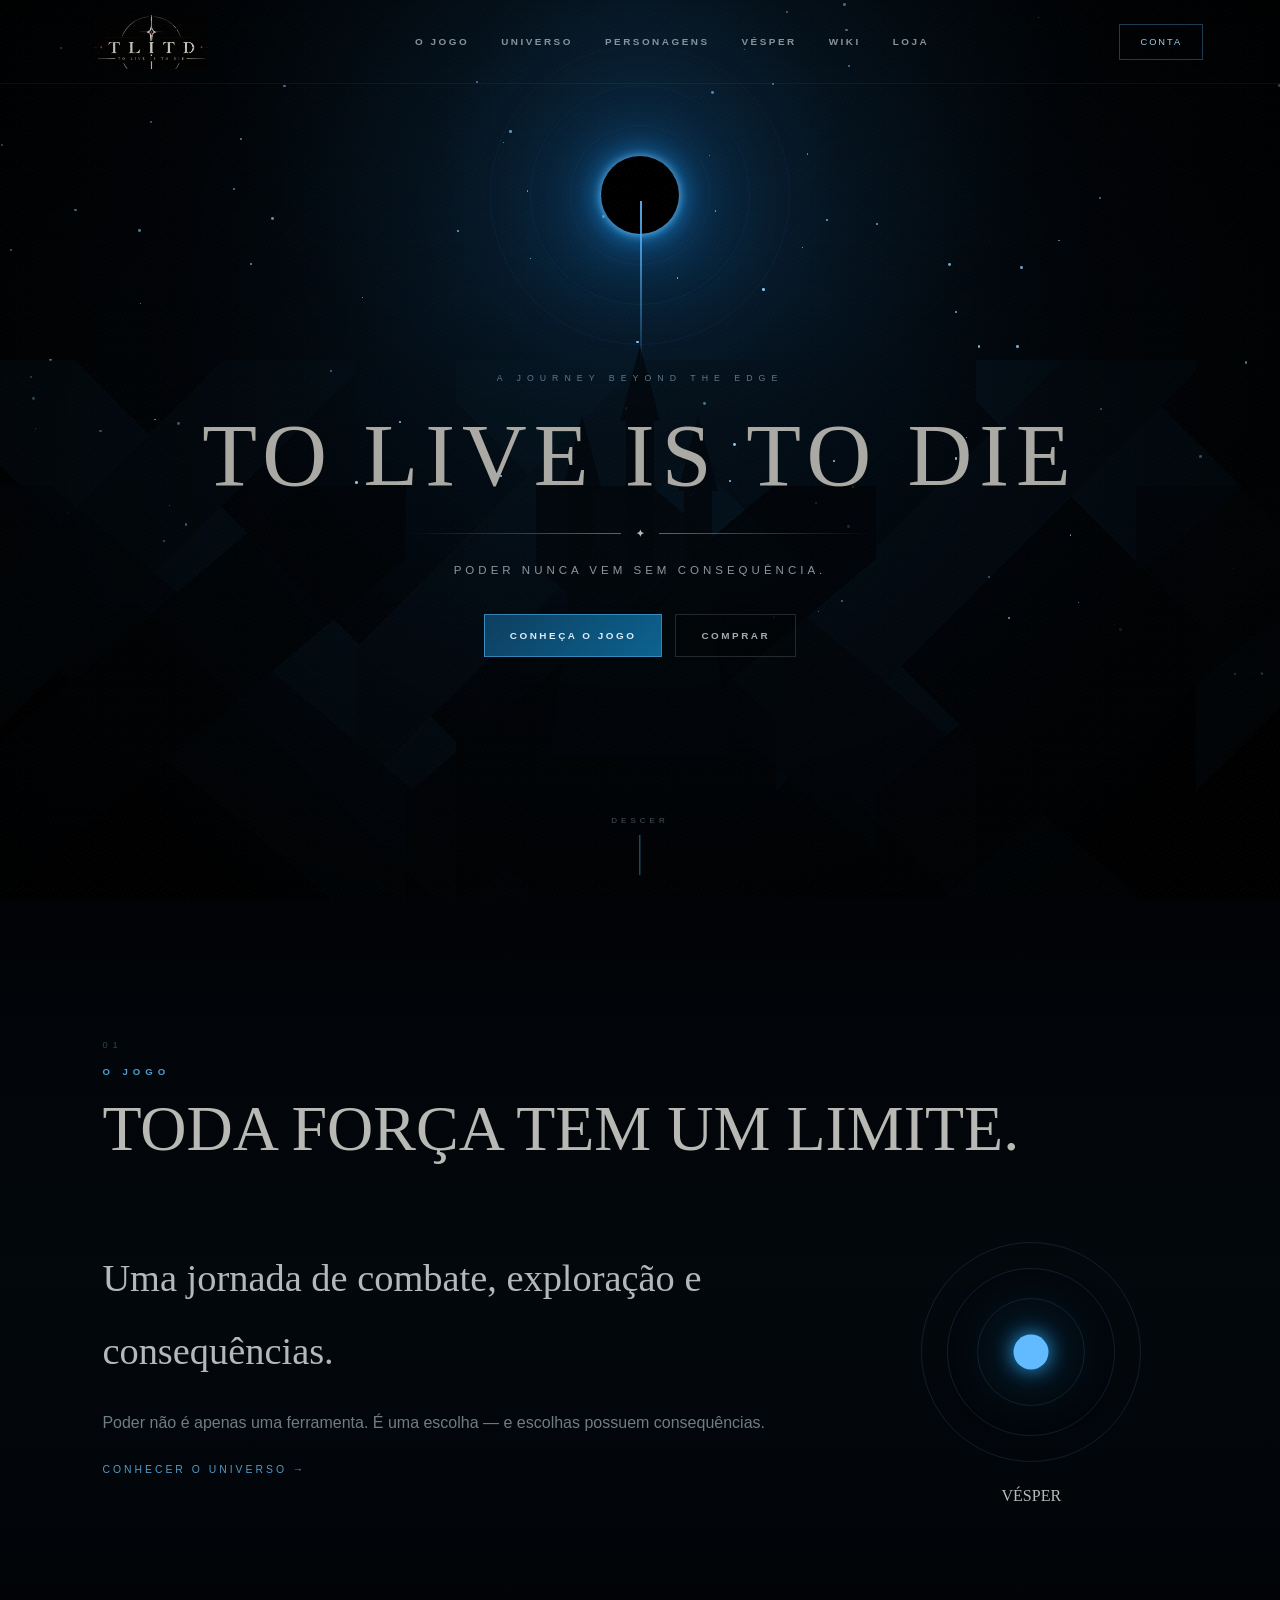
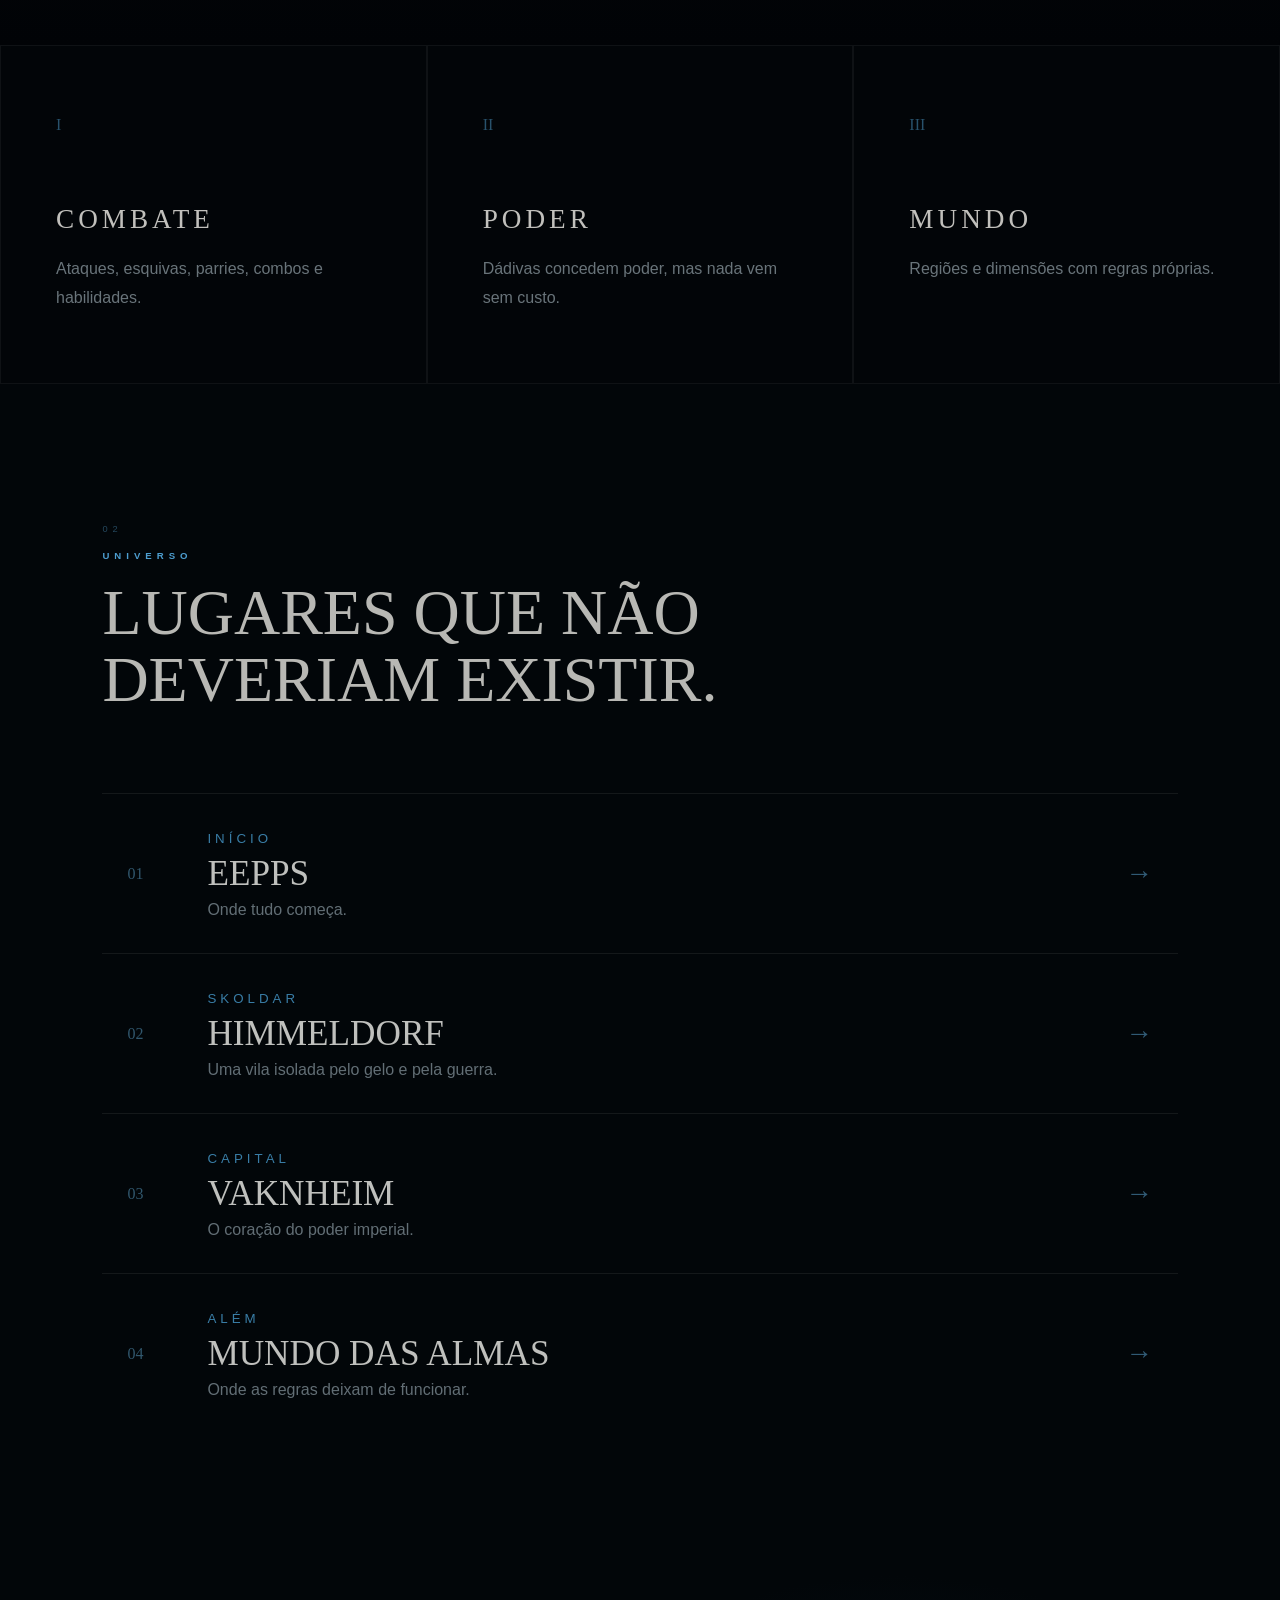
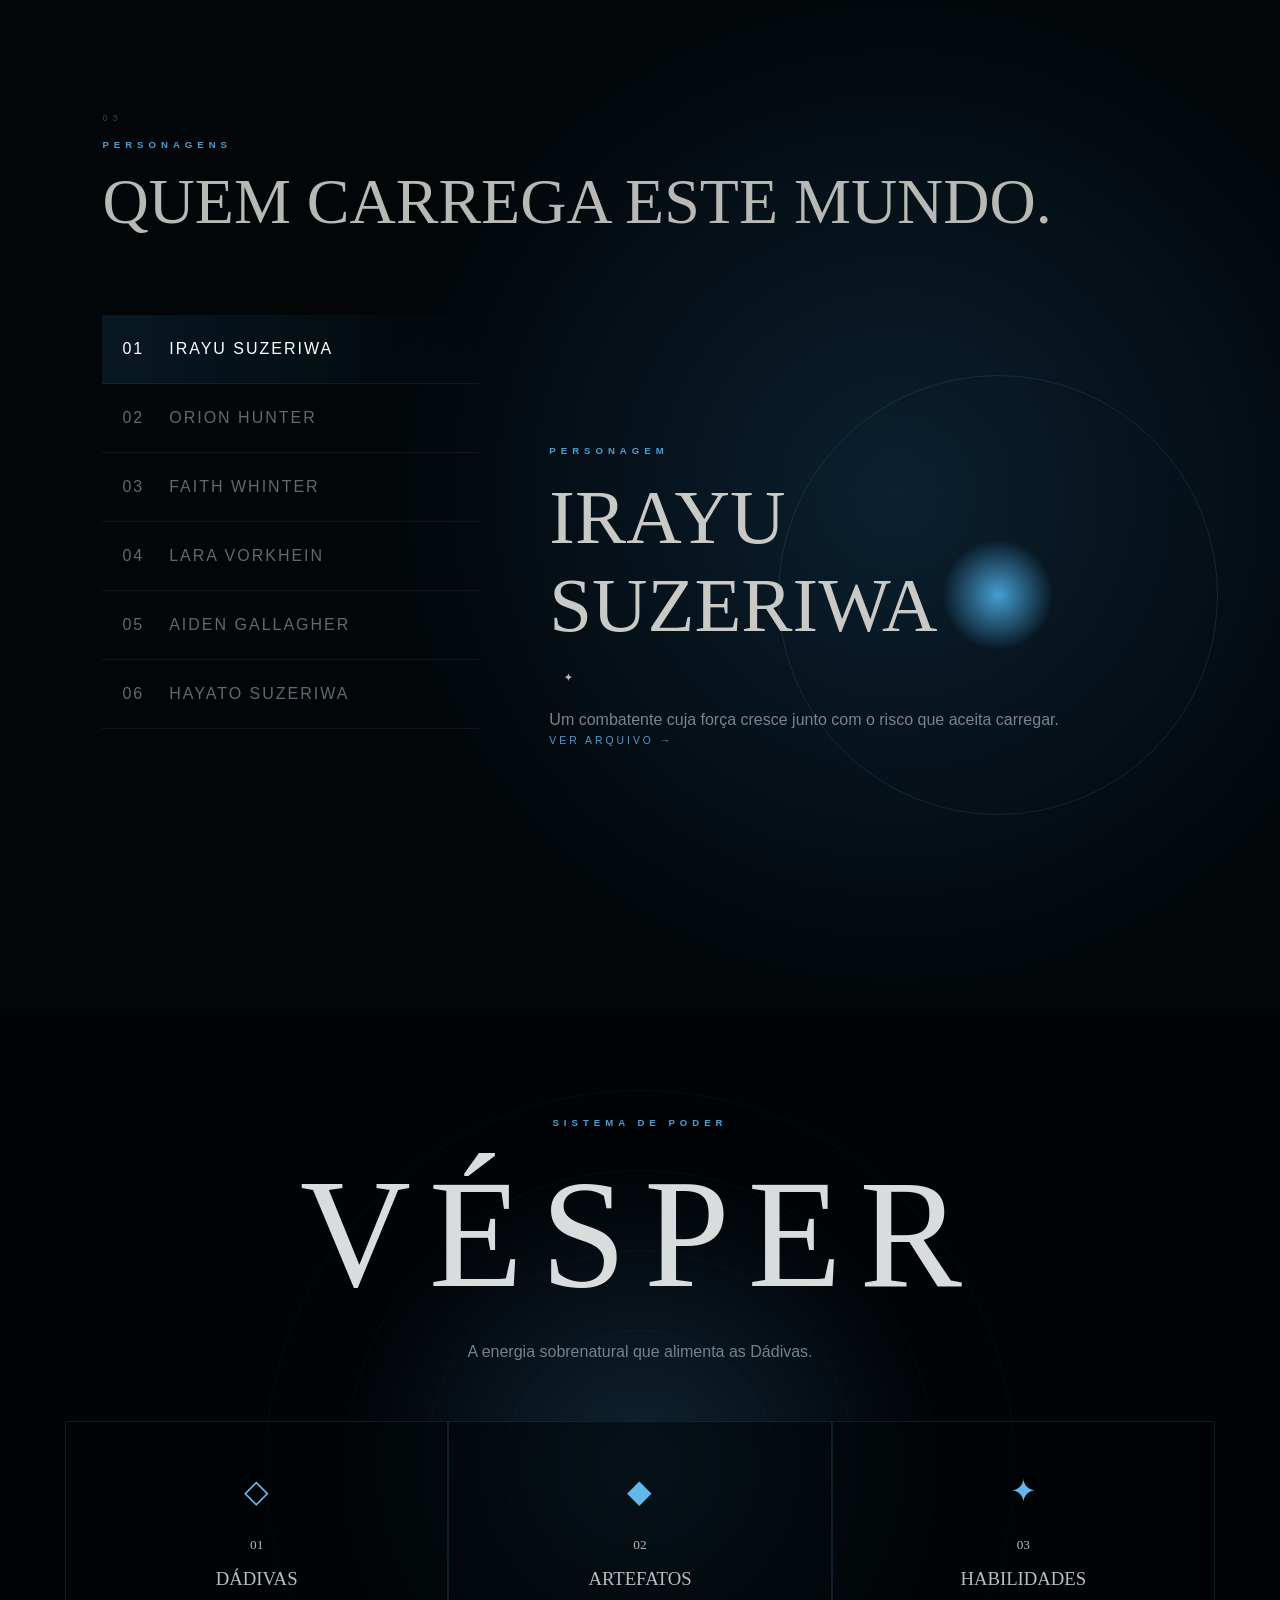
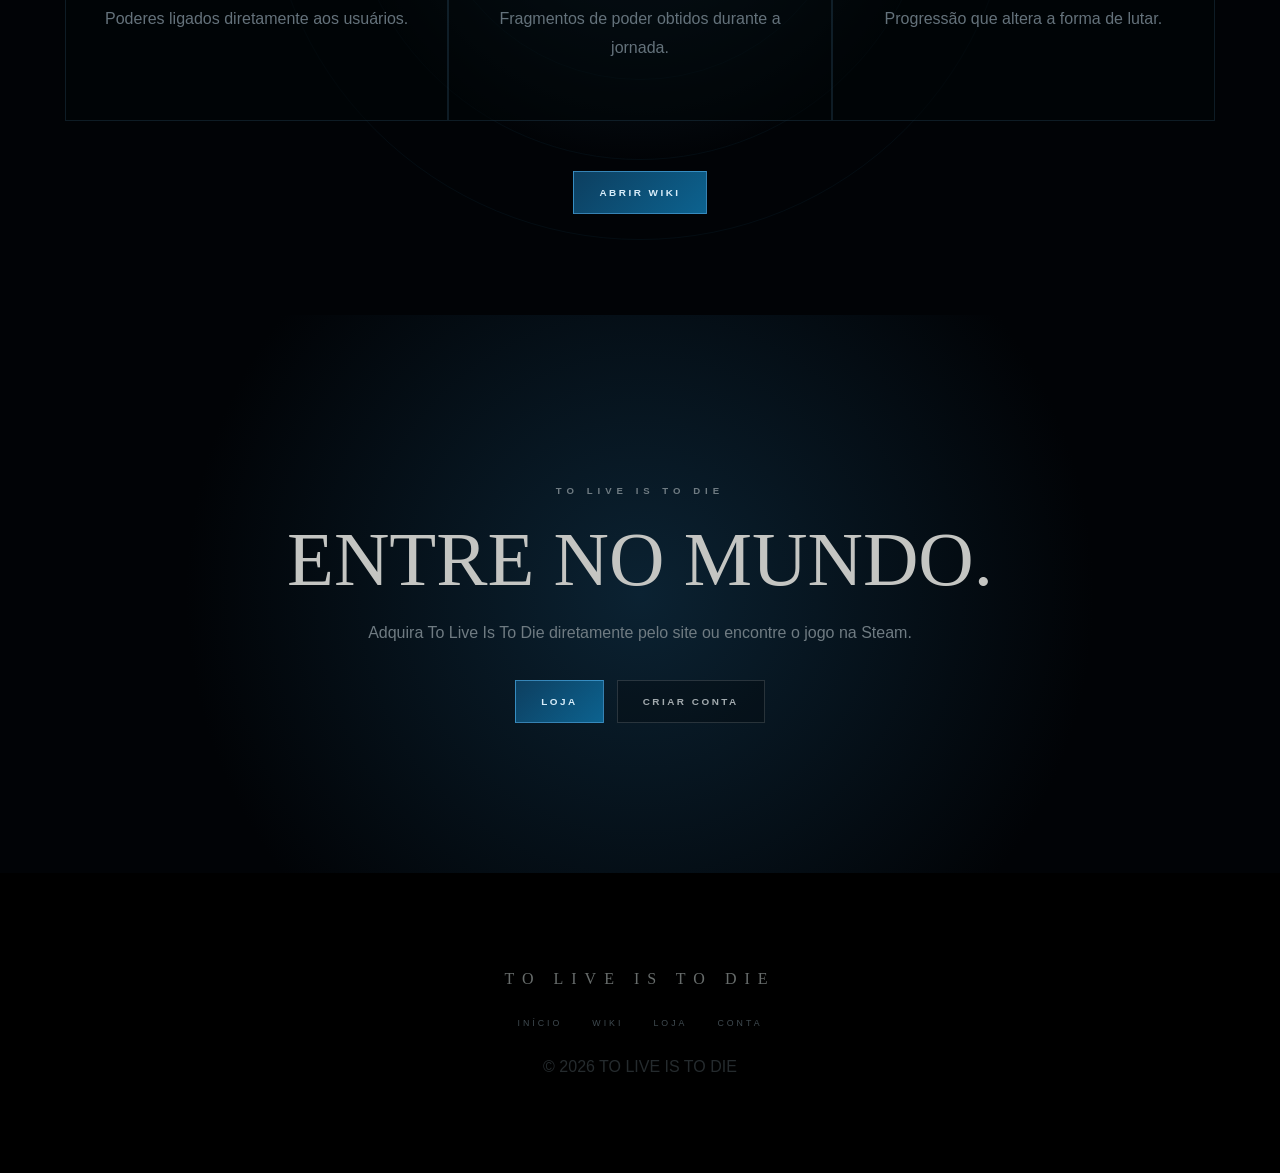
==== commit cd353825: "icone adicionado" ====
--- a/index.html
+++ b/index.html
@@ -17,6 +17,9 @@
     <title>To Live Is To Die</title>
 
     <link rel="stylesheet" href="css/style.css">
+    <link rel="icon" type="image/png" href="assets/images/favicon.png">
+    <link rel="icon" type="image/png" href="./assets/images/favicon.png?v=3">
+    <link rel="shortcut icon" href="./assets/images/favicon.png?v=3">
 </head>
 
 <body>
